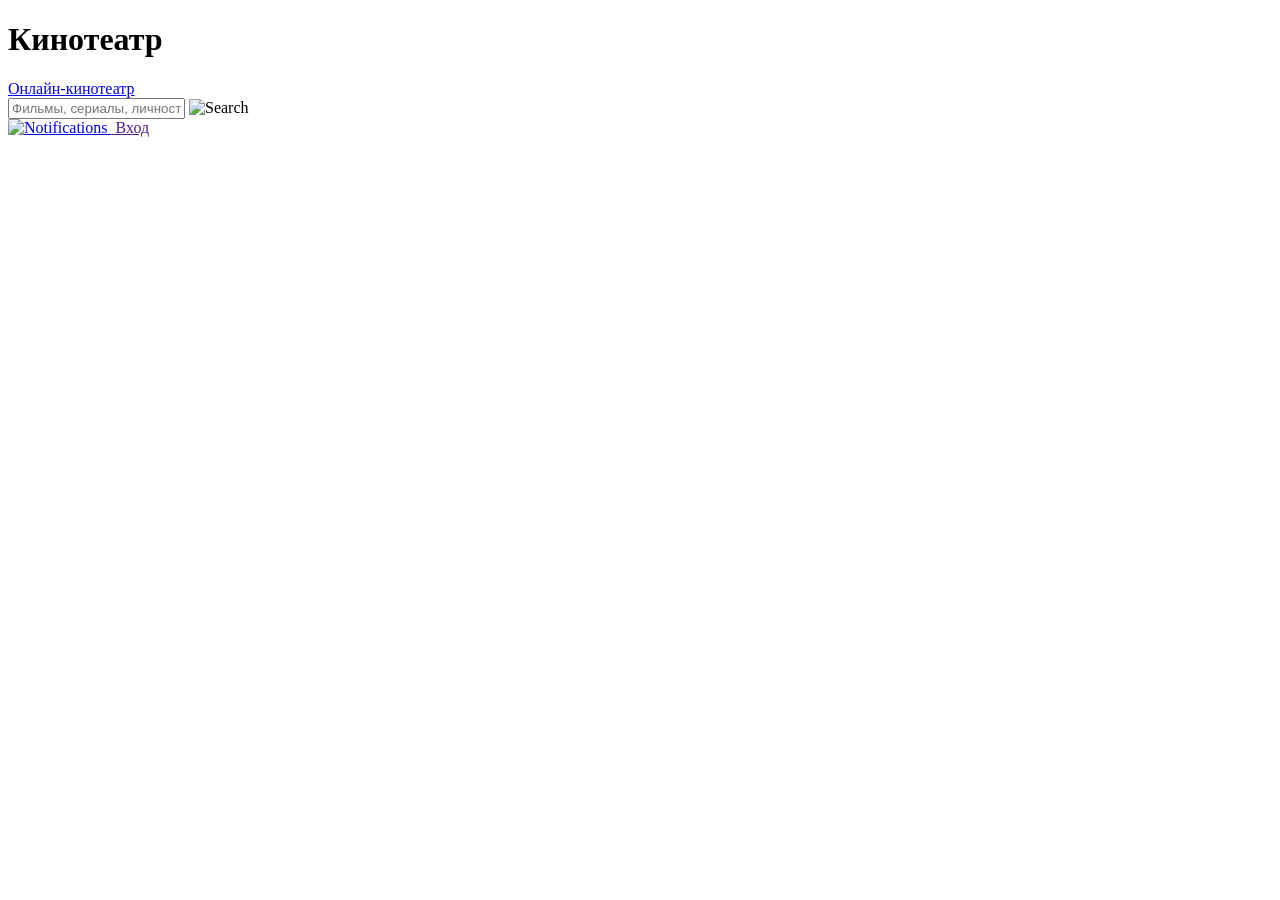
==== index.html @ 52af9ded "first commit" ====
<!DOCTYPE html>
<html lang="ru">
<head>
    <meta charset="UTF-8">
    <meta name="viewport" content="width=device-width, initial-scale=1.0">
    <title>Кинотеатр</title>
    <link rel="stylesheet" href="style.css">
</head>
<body>
    <header>
        <div class="headerLeft">
            <h1>Кинотеатр</h1>
            <a href="#" class="kino"><img src="./img/mdi_play.png" alt="" class="playIcon">Онлайн-кинотеатр</a>
        </div>
        
        <div class="searchContainer">
            <input type="text" placeholder="Фильмы, сериалы, личности" class="searchInput">
            <img src="./img/material-symbols_search.png" alt="Search" class="searchIcon">
        </div>
        
        <div class="headerRight">
            <a href="#" class="notification">
                <img src="./img/mingcute_notification-line.png" alt="Notifications">
            </a>
            <a href="" class="vhod">
                <img src="./img/icon-park-outline_people.png" alt="">
                Вход
            </a>
        </div>
    </header>
</body>
</html>
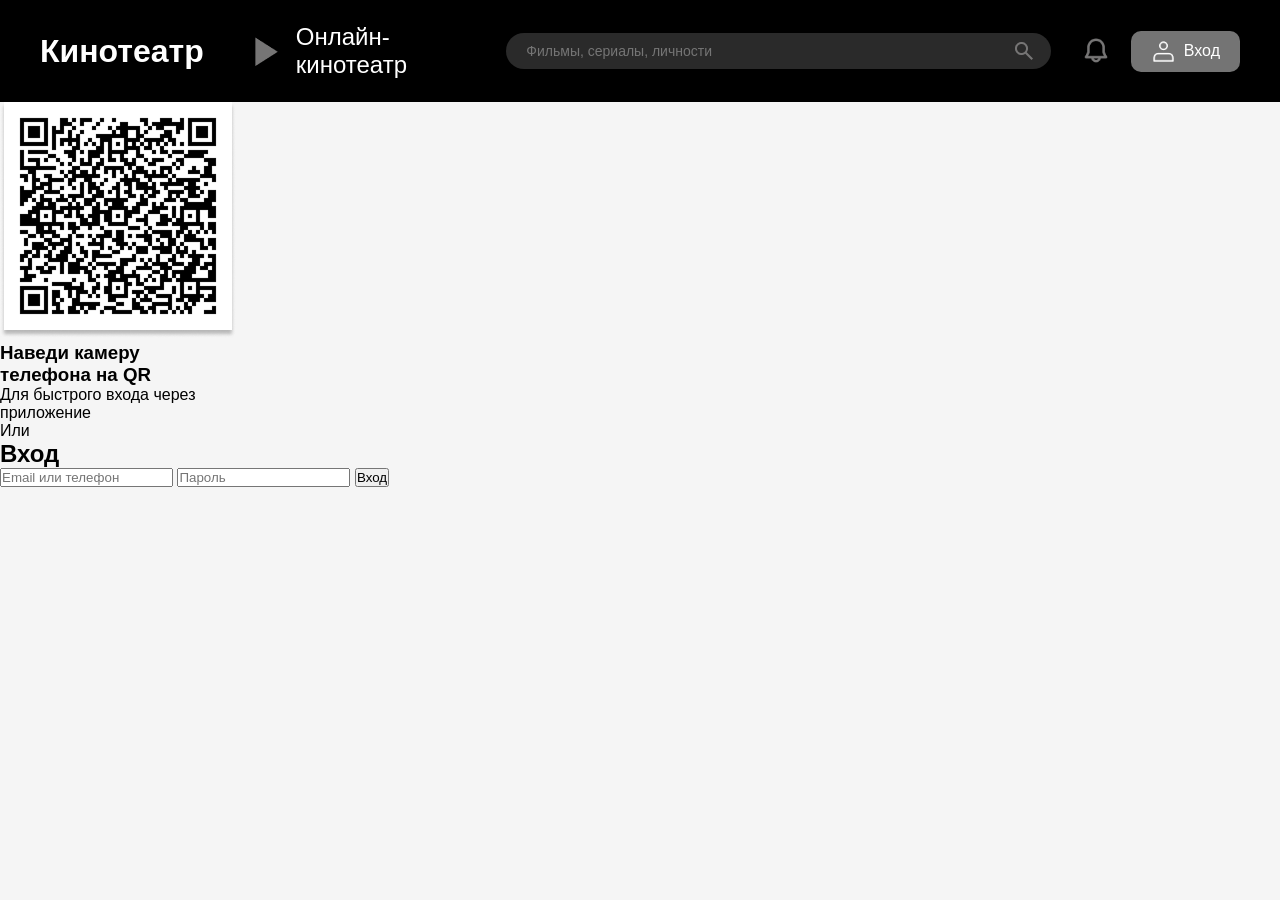
==== commit 4ea8d936: "Добавила вход по qr, и форму входа" ====
--- a/index.html
+++ b/index.html
@@ -28,5 +28,27 @@
             </a>
         </div>
     </header>
+    <section class="qrCode">
+    <div class="qrContainer">
+        <div class="qr">
+            <img src="./img/qr.png" alt="" class="qr">
+            <div class="qrText">
+                <h3>Наведи камеру<br>телефона на QR</h3>
+                <p>Для быстрого входа через<br>приложение</p>
+            </div>
+        </div>
+        
+        <div class="ili">
+            <span>Или</span>
+        </div>
+        
+        <div class="loginForm">
+            <h2 class="loginTitle">Вход</h2>
+            <input type="text" placeholder="Email или телефон" class="inputField">
+            <input type="password" placeholder="Пароль" class="inputField">
+            <button class="loginBtn">Вход</button>
+        </div>
+    </div>
+    </section>
 </body>
 </html>
--- a/style.css
+++ b/style.css
@@ -0,0 +1,361 @@
+body{
+    padding: 0%;
+    margin: 0%;
+    box-sizing: border-box;
+}
+header {
+    width: 100%;
+    height: auto;
+    display: flex;
+    align-items: center;
+    background-color: #000000;
+    padding: 15px 40px;
+    gap: 30px;
+}
+.headerLeft {
+    display: flex;
+    align-items: center;
+    gap: 15px;
+}
+h1 {
+    font-family: Arial, sans-serif;
+    font-size: 32px;
+    color: white;
+    font-weight: bold;
+}
+.kino {
+    display: flex;
+    align-items: center;
+    justify-content: center;
+    gap: 8px;
+    padding: 8px 20px;
+    color: rgb(255, 255, 255);
+    border-radius: 10px;
+    text-decoration: none;
+    font-family: Arial, sans-serif;
+    font-size: 24px;
+}
+.searchContainer {
+    width: 600px;
+    position: relative;
+    display: flex;
+    align-items: center;
+}
+.searchInput {
+    width: 100%;
+    padding: 10px 45px 10px 20px;
+    border: none;
+    border-radius: 25px;
+    background-color: #2a2a2a;
+    color: white;
+    font-family: Arial, sans-serif;
+    font-size: 14px;
+    outline: none;
+}
+.searchIcon {
+    position: absolute;
+    right: 15px;
+}
+.headerRight {
+    display: flex;
+    align-items: center;
+    gap: 20px;
+}
+.notification {
+    display: flex;
+    align-items: center;
+    justify-content: center;
+}
+.notification img {
+    width: 30px;
+    height: 30px;
+}
+.vhod {
+    display: flex;
+    align-items: center;
+    justify-content: center;
+    gap: 8px;
+    padding: 8px 20px;
+    color: rgb(255, 255, 255);
+    background-color: rgb(116, 116, 116);
+    border-radius: 10px;
+    text-decoration: none;
+    font-family: Arial, sans-serif;
+    font-size: 16px;
+}
+.vhod img {
+    width: 25px;
+}
+* {
+    margin: 0;
+    padding: 0;
+    box-sizing: border-box;
+    font-family: Arial, sans-serif;
+}
+
+body {
+    background: #f5f5f5;
+}
+
+.header {
+    display: flex;
+    justify-content: space-between;
+    padding: 15px 30px;
+    background: #1e1e1e;
+    color: white;
+}
+
+.header input {
+    width: 300px;
+    padding: 8px;
+}
+
+.sidebar {
+    position: fixed;
+    top: 60px;
+    left: 0;
+    width: 200px;
+    background: #2b2b2b;
+    height: 100%;
+    color: white;
+}
+
+.sidebar ul {
+    list-style: none;
+    padding: 20px;
+}
+
+.sidebar li {
+    margin: 15px 0;
+}
+
+/* MAIN */
+.container {
+    margin-left: 220px;
+    padding: 20px;
+}
+
+/* BANNER */
+.banner {
+    height: 250px;
+    background: url('../img/banner.jpg') center/cover no-repeat;
+    border-radius: 10px;
+    display: flex;
+    align-items: center;
+    padding: 20px;
+    color: white;
+}
+
+.banner button {
+    margin-top: 10px;
+    padding: 10px 15px;
+}
+
+/* TREND */
+.trending h2 {
+    margin: 20px 0;
+}
+
+.cards {
+    display: flex;
+    gap: 15px;
+}
+
+.card {
+    width: 180px;
+}
+
+.card img {
+    width: 100%;
+    border-radius: 8px;
+}
+
+.more {
+    margin-top: 15px;
+    padding: 10px;
+}
+
+/* FOOTER */
+.footer {
+    margin-left: 220px;
+    display: flex;
+    justify-content: space-around;
+    padding: 30px;
+    background: #ddd;
+}
+
+.footer-column h3 {
+    margin-bottom: 10px;
+}
+.banner {
+    height: 260px;
+    background: url('../img/Konec.png') center/cover no-repeat;
+    border-radius: 12px;
+    display: flex;
+    align-items: center;
+    padding: 25px;
+    color: white;
+    position: relative;
+}
+
+.banner::after {
+    content: "";
+    position: absolute;
+    inset: 0;
+    background: rgba(0,0,0,0.4);
+    border-radius: 12px;
+}
+.banner-text {
+    position: relative;
+    z-index: 2;
+    max-width: 500px;
+}
+.cards {
+    display: flex;
+    gap: 20px;
+}
+
+.card {
+    width: 180px;
+    transition: 0.3s;
+    cursor: pointer;
+}
+
+.card:hover {
+    transform: translateY(-5px);
+}
+
+.card h3 {
+    font-size: 14px;
+    margin-top: 8px;
+}
+
+.card p {
+    font-size: 12px;
+    color: gray;
+}
+.header {
+    display: flex;
+    justify-content: space-between;
+    align-items: center;
+    padding: 15px 30px;
+    background: #1f1f1f;
+    color: white;
+}
+
+.header-left {
+    display: flex;
+    align-items: center;
+    gap: 10px;
+}
+
+.logo {
+    font-weight: bold;
+    font-size: 20px;
+}
+
+.online {
+    color: gray;
+    font-size: 14px;
+}
+
+.search input {
+    width: 350px;
+    padding: 8px 12px;
+    border-radius: 20px;
+    border: none;
+}
+
+.header-right {
+    display: flex;
+    align-items: center;
+    gap: 10px;
+}
+
+.avatar {
+    width: 30px;
+    height: 30px;
+    background: #ccc;
+    border-radius: 50%;
+}
+.sidebar {
+    position: fixed;
+    top: 70px;
+    left: 0;
+    width: 220px;
+    height: 100%;
+    background: #2b2b2b;
+    color: white;
+    padding-top: 20px;
+}
+
+.sidebar li {
+    margin: 15px 20px;
+    cursor: pointer;
+    color: #ccc;
+}
+
+.sidebar li:hover {
+    color: white;
+}
+.banner {
+    height: 260px;
+    border-radius: 12px;
+    display: flex;
+    align-items: center;
+    padding: 25px;
+    color: white;
+
+    background:
+        linear-gradient(to right, rgba(0,0,0,0.8) 20%, rgba(0,0,0,0.4) 50%, rgba(0,0,0,0) 80%),
+        url('../img/Konec.png') center/cover no-repeat;
+}
+.banner-text h1 {
+    font-size: 26px;
+    margin-bottom: 10px;
+}
+
+.banner-text p {
+    font-size: 14px;
+    max-width: 400px;
+    color: #ddd;
+}
+
+.banner button {
+    margin-top: 15px;
+    padding: 10px 18px;
+    border: none;
+    border-radius: 6px;
+    background: black;
+    color: white;
+    cursor: pointer;
+}
+.footer {
+    margin-left: 220px;
+    background: #eaeaea;
+    padding: 40px 30px;
+}
+
+.footer-grid {
+    display: flex;
+    justify-content: space-between;
+}
+
+.footer h3 {
+    margin-bottom: 10px;
+}
+
+.footer p {
+    font-size: 14px;
+    color: #555;
+    margin: 5px 0;
+}
+
+.chat-btn {
+    margin-top: 10px;
+    padding: 10px 15px;
+    border: none;
+    background: #ccc;
+    border-radius: 6px;
+    cursor: pointer;
+}
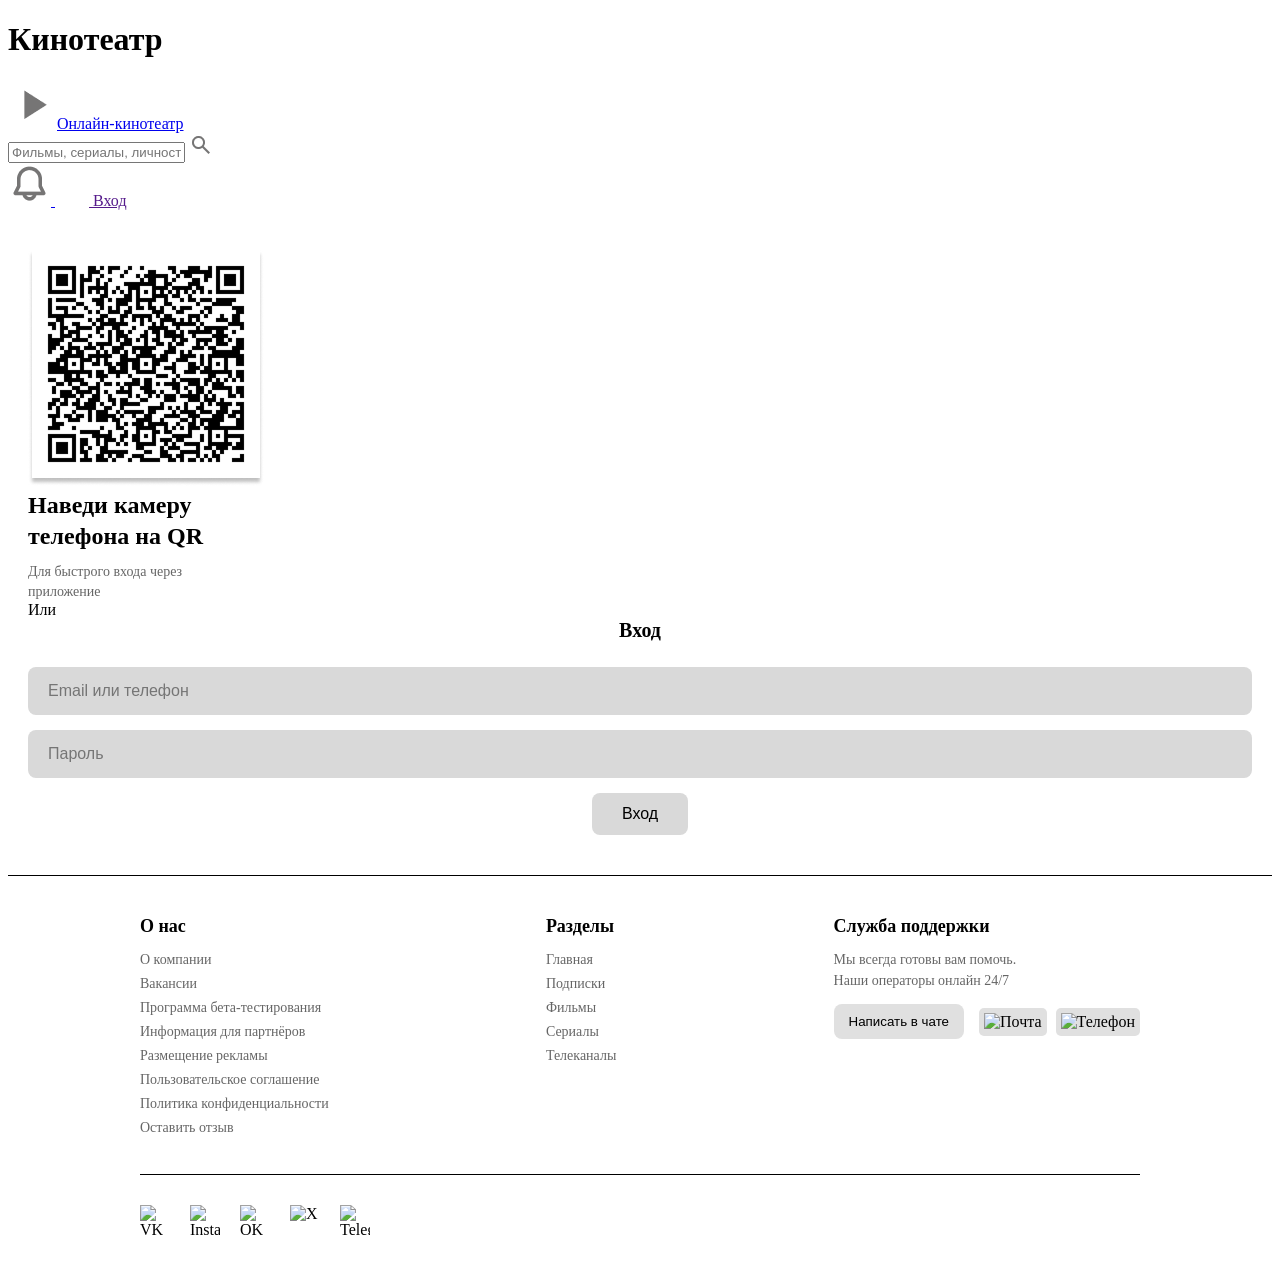
==== commit b9ae6e7d: "edit style, add footer in index page" ====
--- a/index.html
+++ b/index.html
@@ -12,15 +12,16 @@
             <h1>Кинотеатр</h1>
             <a href="#" class="kino"><img src="./img/mdi_play.png" alt="" class="playIcon">Онлайн-кинотеатр</a>
         </div>
-        
+
         <div class="searchContainer">
             <input type="text" placeholder="Фильмы, сериалы, личности" class="searchInput">
-            <img src="./img/material-symbols_search.png" alt="Search" class="searchIcon">
+
+            <img src="./img/material-symbols_search.png" alt="" class="searchIcon">
         </div>
         
         <div class="headerRight">
             <a href="#" class="notification">
-                <img src="./img/mingcute_notification-line.png" alt="Notifications">
+                <img src="./img/mingcute_notification-line.png" alt="">
             </a>
             <a href="" class="vhod">
                 <img src="./img/icon-park-outline_people.png" alt="">
@@ -50,5 +51,57 @@
         </div>
     </div>
     </section>
+    <footer class="footer">
+        <div class="footerContent">
+            
+            <div class="footerGrid">
+                
+                <div class="footerCol">
+                    <h3>О нас</h3>
+                    <a href="#">О компании</a>
+                    <a href="#">Вакансии</a>
+                    <a href="#">Программа бета-тестирования</a>
+                    <a href="#">Информация для партнёров</a>
+                    <a href="#">Размещение рекламы</a>
+                    <a href="#">Пользовательское соглашение</a>
+                    <a href="#">Политика конфиденциальности</a>
+                    <a href="#">Оставить отзыв</a>
+                </div>
+
+                <div class="footerCol">
+                    <h3>Разделы</h3>
+                    <a href="#">Главная</a>
+                    <a href="#">Подписки</a>
+                    <a href="#">Фильмы</a>
+                    <a href="#">Сериалы</a>
+                    <a href="#">Телеканалы</a>
+                </div>
+
+                <div class="footerCol">
+                    <h3>Служба поддержки</h3>
+                    <p class="supportText">Мы всегда готовы вам помочь.</p>
+                    <p class="supportText">Наши операторы онлайн 24/7</p>
+                    
+                    <div class="supportButtons">
+                        <button class="chatBtn">Написать в чате</button>
+                        <div class="iconBox">
+                            <img src="./img/mail.png" alt="Почта">
+                            <img src="./img/phone.png" alt="Телефон">
+                        </div>
+                    </div>
+                </div>
+
+            </div>
+
+            <div class="socialRow">
+                <img src="./img/vk.png" alt="VK">
+                <img src="./img/instagram.png" alt="Instagram">
+                <img src="./img/ok.png" alt="OK">
+                <img src="./img/x.png" alt="X">
+                <img src="./img/telegram.png" alt="Telegram">
+            </div>
+
+        </div>
+    </footer>
 </body>
 </html>
--- a/style.css
+++ b/style.css
@@ -1,361 +1,179 @@
-body{
-    padding: 0%;
-    margin: 0%;
-    box-sizing: border-box;
+.qrCode {
+    padding: 40px 20px;
+    background-color: #fff;
 }
-header {
-    width: 100%;
-    height: auto;
-    display: flex;
-    align-items: center;
-    background-color: #000000;
-    padding: 15px 40px;
-    gap: 30px;
-}
-.headerLeft {
-    display: flex;
-    align-items: center;
-    gap: 15px;
-}
-h1 {
-    font-family: Arial, sans-serif;
-    font-size: 32px;
-    color: white;
-    font-weight: bold;
-}
-.kino {
+
+.loginContainer {
+    max-width: 900px;
+    margin: 0 auto;
     display: flex;
     align-items: center;
     justify-content: center;
-    gap: 8px;
-    padding: 8px 20px;
-    color: rgb(255, 255, 255);
-    border-radius: 10px;
-    text-decoration: none;
-    font-family: Arial, sans-serif;
-    font-size: 24px;
+    gap: 40px;
 }
-.searchContainer {
-    width: 600px;
-    position: relative;
-    display: flex;
-    align-items: center;
-}
-.searchInput {
-    width: 100%;
-    padding: 10px 45px 10px 20px;
-    border: none;
-    border-radius: 25px;
-    background-color: #2a2a2a;
-    color: white;
-    font-family: Arial, sans-serif;
-    font-size: 14px;
-    outline: none;
-}
-.searchIcon {
-    position: absolute;
-    right: 15px;
-}
-.headerRight {
+
+.qrLeft {
     display: flex;
     align-items: center;
     gap: 20px;
 }
-.notification {
+
+.qrImage {
+    width: 150px;
+    height: 150px;
+}
+
+.qrText h3 {
+    font-size: 24px;
+    margin: 0 0 10px 0;
+    color: #000;
+    line-height: 1.3;
+}
+
+.qrText p {
+    font-size: 14px;
+    color: #666;
+    margin: 0;
+    line-height: 1.4;
+}
+
+.divider {
+    position: relative;
     display: flex;
     align-items: center;
-    justify-content: center;
-}
-.notification img {
-    width: 30px;
-    height: 30px;
-}
-.vhod {
-    display: flex;
-    align-items: center;
-    justify-content: center;
-    gap: 8px;
-    padding: 8px 20px;
-    color: rgb(255, 255, 255);
-    background-color: rgb(116, 116, 116);
-    border-radius: 10px;
-    text-decoration: none;
-    font-family: Arial, sans-serif;
-    font-size: 16px;
-}
-.vhod img {
-    width: 25px;
-}
-* {
-    margin: 0;
-    padding: 0;
-    box-sizing: border-box;
-    font-family: Arial, sans-serif;
+    height: 200px;
 }
 
-body {
-    background: #f5f5f5;
+.divider::before {
+    content: '';
+    position: absolute;
+    left: 50%;
+    top: 0;
+    bottom: 0;
+    width: 1px;
+    background-color: #999;
 }
 
-.header {
+.divider span {
+    background-color: #fff;
+    padding: 0 10px;
+    color: #000;
+    font-size: 16px;
+    z-index: 1;
+}
+
+.loginForm {
+    display: flex;
+    flex-direction: column;
+    gap: 15px;
+    min-width: 300px;
+}
+
+.loginTitle {
+    font-size: 20px;
+    margin: 0 0 10px 0;
+    text-align: center;
+    color: #000;
+}
+
+.inputField {
+    padding: 15px 20px;
+    border: none;
+    border-radius: 8px;
+    background-color: #d9d9d9;
+    font-size: 16px;
+    font-family: Arial, sans-serif;
+    outline: none;
+}
+
+.loginBtn {
+    padding: 12px 30px;
+    border: none;
+    border-radius: 8px;
+    background-color: #d9d9d9;
+    color: #000;
+    font-size: 16px;
+    font-family: Arial, sans-serif;
+    cursor: pointer;
+    align-self: center;
+}
+
+.footer {
+    background-color: #fff;
+    padding: 40px;
+    border-top: 1px solid #000;
+}
+
+.footerContent {
+    max-width: 1000px;
+    margin: 0 auto;
+}
+
+.footerGrid {
     display: flex;
     justify-content: space-between;
-    padding: 15px 30px;
-    background: #1e1e1e;
-    color: white;
+    padding-bottom: 30px;
+    border-bottom: 1px solid #000;
+    margin-bottom: 30px;
 }
 
-.header input {
-    width: 300px;
-    padding: 8px;
+.footerCol h3 {
+    font-size: 18px;
+    font-weight: bold;
+    margin-bottom: 15px;
+    margin-top: 0;
 }
 
-.sidebar {
-    position: fixed;
-    top: 60px;
-    left: 0;
-    width: 200px;
-    background: #2b2b2b;
-    height: 100%;
-    color: white;
+.footerCol a {
+    display: block;
+    text-decoration: none;
+    color: #666;
+    font-size: 14px;
+    margin-bottom: 8px;
 }
 
-.sidebar ul {
-    list-style: none;
-    padding: 20px;
+.footerCol a:hover {
+    color: #000;
 }
 
-.sidebar li {
-    margin: 15px 0;
+.supportText {
+    font-size: 14px;
+    color: #666;
+    margin: 5px 0;
 }
 
-/* MAIN */
-.container {
-    margin-left: 220px;
-    padding: 20px;
+.supportButtons {
+    display: flex;
+    gap: 10px;
+    margin-top: 15px;
+    align-items: center;
 }
 
-/* BANNER */
-.banner {
-    height: 250px;
-    background: url('../img/banner.jpg') center/cover no-repeat;
-    border-radius: 10px;
-    display: flex;
-    align-items: center;
-    padding: 20px;
-    color: white;
+.chatBtn {
+    background-color: #e0e0e0;
+    border: none;
+    padding: 10px 15px;
+    border-radius: 8px;
+    cursor: pointer;
 }
 
-.banner button {
-    margin-top: 10px;
-    padding: 10px 15px;
+.iconBox img {
+    width: 20px;
+    height: 20px;
+    margin-left: 5px;
+    cursor: pointer;
+    background: #e0e0e0;
+    padding: 5px;
+    border-radius: 5px;
 }
 
-/* TREND */
-.trending h2 {
-    margin: 20px 0;
-}
-
-.cards {
-    display: flex;
-    gap: 15px;
-}
-
-.card {
-    width: 180px;
-}
-
-.card img {
-    width: 100%;
-    border-radius: 8px;
-}
-
-.more {
-    margin-top: 15px;
-    padding: 10px;
-}
-
-/* FOOTER */
-.footer {
-    margin-left: 220px;
-    display: flex;
-    justify-content: space-around;
-    padding: 30px;
-    background: #ddd;
-}
-
-.footer-column h3 {
-    margin-bottom: 10px;
-}
-.banner {
-    height: 260px;
-    background: url('../img/Konec.png') center/cover no-repeat;
-    border-radius: 12px;
-    display: flex;
-    align-items: center;
-    padding: 25px;
-    color: white;
-    position: relative;
-}
-
-.banner::after {
-    content: "";
-    position: absolute;
-    inset: 0;
-    background: rgba(0,0,0,0.4);
-    border-radius: 12px;
-}
-.banner-text {
-    position: relative;
-    z-index: 2;
-    max-width: 500px;
-}
-.cards {
+.socialRow {
     display: flex;
     gap: 20px;
 }
 
-.card {
-    width: 180px;
-    transition: 0.3s;
-    cursor: pointer;
-}
-
-.card:hover {
-    transform: translateY(-5px);
-}
-
-.card h3 {
-    font-size: 14px;
-    margin-top: 8px;
-}
-
-.card p {
-    font-size: 12px;
-    color: gray;
-}
-.header {
-    display: flex;
-    justify-content: space-between;
-    align-items: center;
-    padding: 15px 30px;
-    background: #1f1f1f;
-    color: white;
-}
-
-.header-left {
-    display: flex;
-    align-items: center;
-    gap: 10px;
-}
-
-.logo {
-    font-weight: bold;
-    font-size: 20px;
-}
-
-.online {
-    color: gray;
-    font-size: 14px;
-}
-
-.search input {
-    width: 350px;
-    padding: 8px 12px;
-    border-radius: 20px;
-    border: none;
-}
-
-.header-right {
-    display: flex;
-    align-items: center;
-    gap: 10px;
-}
-
-.avatar {
+.socialRow img {
     width: 30px;
     height: 30px;
-    background: #ccc;
-    border-radius: 50%;
-}
-.sidebar {
-    position: fixed;
-    top: 70px;
-    left: 0;
-    width: 220px;
-    height: 100%;
-    background: #2b2b2b;
-    color: white;
-    padding-top: 20px;
-}
-
-.sidebar li {
-    margin: 15px 20px;
-    cursor: pointer;
-    color: #ccc;
-}
-
-.sidebar li:hover {
-    color: white;
-}
-.banner {
-    height: 260px;
-    border-radius: 12px;
-    display: flex;
-    align-items: center;
-    padding: 25px;
-    color: white;
-
-    background:
-        linear-gradient(to right, rgba(0,0,0,0.8) 20%, rgba(0,0,0,0.4) 50%, rgba(0,0,0,0) 80%),
-        url('../img/Konec.png') center/cover no-repeat;
-}
-.banner-text h1 {
-    font-size: 26px;
-    margin-bottom: 10px;
-}
-
-.banner-text p {
-    font-size: 14px;
-    max-width: 400px;
-    color: #ddd;
-}
-
-.banner button {
-    margin-top: 15px;
-    padding: 10px 18px;
-    border: none;
-    border-radius: 6px;
-    background: black;
-    color: white;
-    cursor: pointer;
-}
-.footer {
-    margin-left: 220px;
-    background: #eaeaea;
-    padding: 40px 30px;
-}
-
-.footer-grid {
-    display: flex;
-    justify-content: space-between;
-}
-
-.footer h3 {
-    margin-bottom: 10px;
-}
-
-.footer p {
-    font-size: 14px;
-    color: #555;
-    margin: 5px 0;
-}
-
-.chat-btn {
-    margin-top: 10px;
-    padding: 10px 15px;
-    border: none;
-    background: #ccc;
-    border-radius: 6px;
     cursor: pointer;
 }
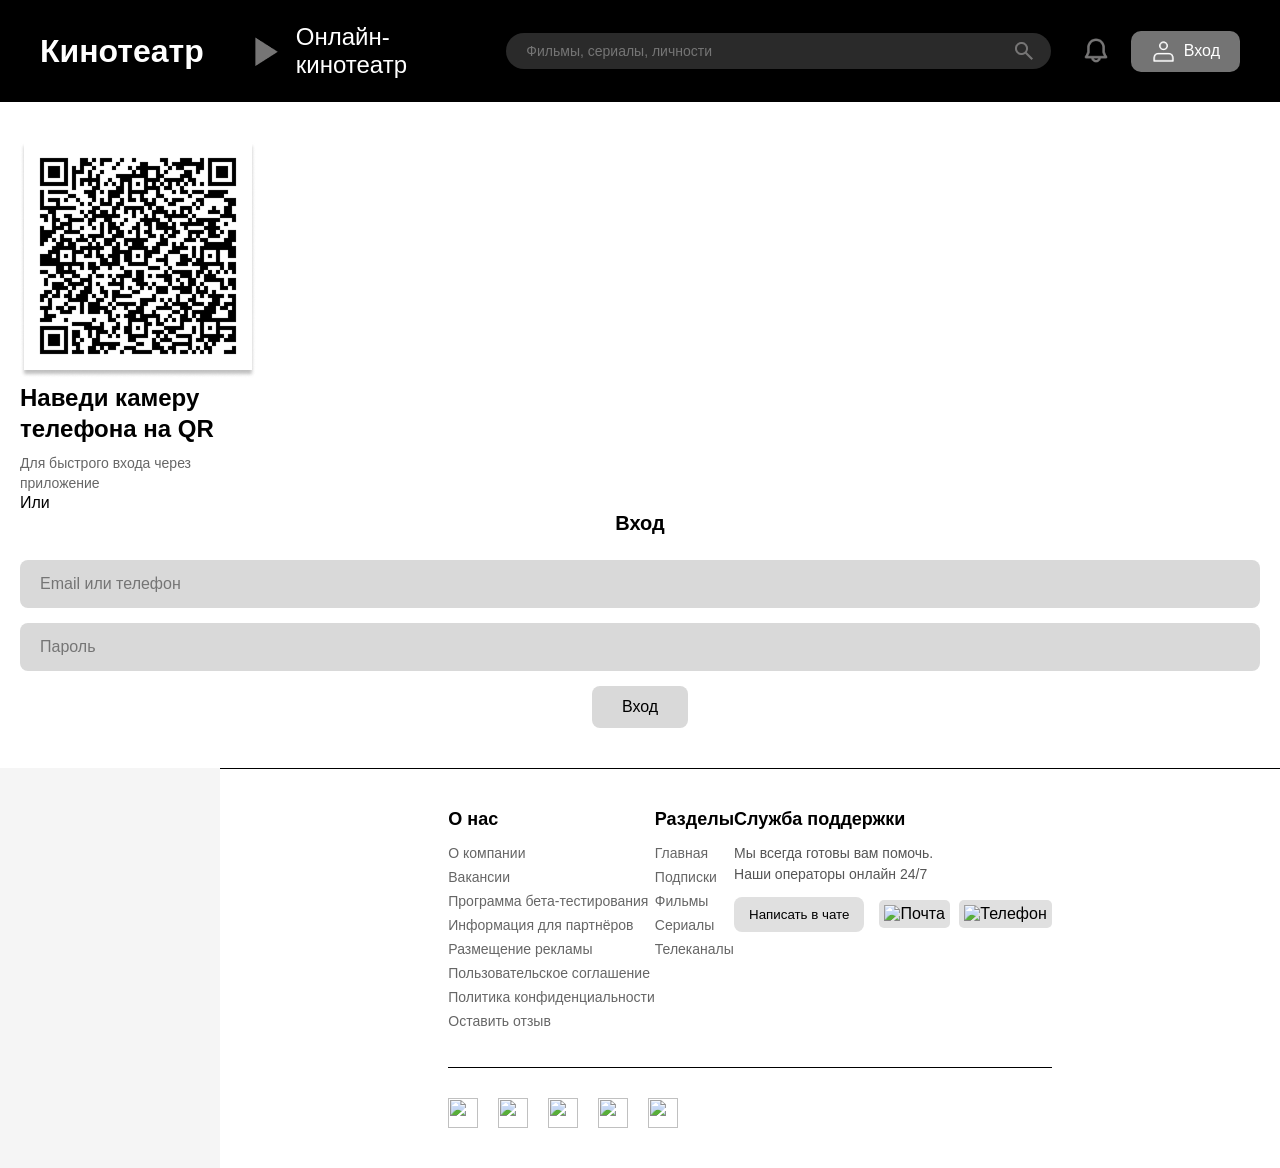
==== commit 9b703223: "edit index, class socialRow" ====
--- a/index.html
+++ b/index.html
@@ -18,7 +18,7 @@
 
             <img src="./img/material-symbols_search.png" alt="" class="searchIcon">
         </div>
-        
+
         <div class="headerRight">
             <a href="#" class="notification">
                 <img src="./img/mingcute_notification-line.png" alt="">
@@ -94,11 +94,11 @@
             </div>
 
             <div class="socialRow">
-                <img src="./img/vk.png" alt="VK">
-                <img src="./img/instagram.png" alt="Instagram">
-                <img src="./img/ok.png" alt="OK">
-                <img src="./img/x.png" alt="X">
-                <img src="./img/telegram.png" alt="Telegram">
+                <img src="./img/vk.png" alt="">
+                <img src="./img/instagram.png" alt="">
+                <img src="./img/ok.png" alt="">
+                <img src="./img/x.png" alt="">
+                <img src="./img/telegram.png" alt="">
             </div>
 
         </div>
--- a/style.css
+++ b/style.css
@@ -1,3 +1,365 @@
+body{
+    padding: 0%;
+    margin: 0%;
+    box-sizing: border-box;
+}
+header {
+    width: 100%;
+    height: auto;
+    display: flex;
+    align-items: center;
+    background-color: #000000;
+    padding: 15px 40px;
+    gap: 30px;
+}
+.headerLeft {
+    display: flex;
+    align-items: center;
+    gap: 15px;
+}
+h1 {
+    font-family: Arial, sans-serif;
+    font-size: 32px;
+    color: white;
+    font-weight: bold;
+}
+.kino {
+    display: flex;
+    align-items: center;
+    justify-content: center;
+    gap: 8px;
+    padding: 8px 20px;
+    color: rgb(255, 255, 255);
+    border-radius: 10px;
+    text-decoration: none;
+    font-family: Arial, sans-serif;
+    font-size: 24px;
+}
+.searchContainer {
+    width: 600px;
+    position: relative;
+    display: flex;
+    align-items: center;
+}
+.searchInput {
+    width: 100%;
+    padding: 10px 45px 10px 20px;
+    border: none;
+    border-radius: 25px;
+    background-color: #2a2a2a;
+    color: white;
+    font-family: Arial, sans-serif;
+    font-size: 14px;
+    outline: none;
+}
+.searchIcon {
+    position: absolute;
+    right: 15px;
+}
+.headerRight {
+    display: flex;
+    align-items: center;
+    gap: 20px;
+}
+.notification {
+    display: flex;
+    align-items: center;
+    justify-content: center;
+}
+.notification img {
+    width: 30px;
+    height: 30px;
+}
+.vhod {
+    display: flex;
+    align-items: center;
+    justify-content: center;
+    gap: 8px;
+    padding: 8px 20px;
+    color: rgb(255, 255, 255);
+    background-color: rgb(116, 116, 116);
+    border-radius: 10px;
+    text-decoration: none;
+    font-family: Arial, sans-serif;
+    font-size: 16px;
+}
+.vhod img {
+    width: 25px;
+}
+* {
+    margin: 0;
+    padding: 0;
+    box-sizing: border-box;
+    font-family: Arial, sans-serif;
+}
+
+body {
+    background: #f5f5f5;
+}
+
+.header {
+    display: flex;
+    justify-content: space-between;
+    padding: 15px 30px;
+    background: #1e1e1e;
+    color: white;
+}
+
+.header input {
+    width: 300px;
+    padding: 8px;
+}
+
+.sidebar {
+    position: fixed;
+    top: 60px;
+    left: 0;
+    width: 200px;
+    background: #2b2b2b;
+    height: 100%;
+    color: white;
+}
+
+.sidebar ul {
+    list-style: none;
+    padding: 20px;
+}
+
+.sidebar li {
+    margin: 15px 0;
+}
+
+/* MAIN */
+.container {
+    margin-left: 220px;
+    padding: 20px;
+}
+
+/* BANNER */
+.banner {
+    height: 250px;
+    background: url('../img/banner.jpg') center/cover no-repeat;
+    border-radius: 10px;
+    display: flex;
+    align-items: center;
+    padding: 20px;
+    color: white;
+}
+
+.banner button {
+    margin-top: 10px;
+    padding: 10px 15px;
+}
+
+/* TREND */
+.trending h2 {
+    margin: 20px 0;
+}
+
+.cards {
+    display: flex;
+    gap: 15px;
+}
+
+.card {
+    width: 180px;
+}
+
+.card img {
+    width: 100%;
+    border-radius: 8px;
+}
+
+.more {
+    margin-top: 15px;
+    padding: 10px;
+}
+
+/* FOOTER */
+.footer {
+    margin-left: 220px;
+    display: flex;
+    justify-content: space-around;
+    padding: 30px;
+    background: #ddd;
+}
+
+.footer-column h3 {
+    margin-bottom: 10px;
+}
+.banner {
+    height: 260px;
+    background: url('../img/Konec.png') center/cover no-repeat;
+    border-radius: 12px;
+    display: flex;
+    align-items: center;
+    padding: 25px;
+    color: white;
+    position: relative;
+}
+
+.banner::after {
+    content: "";
+    position: absolute;
+    inset: 0;
+    background: rgba(0,0,0,0.4);
+    border-radius: 12px;
+}
+.banner-text {
+    position: relative;
+    z-index: 2;
+    max-width: 500px;
+}
+.cards {
+    display: flex;
+    gap: 20px;
+}
+
+.card {
+    width: 180px;
+    transition: 0.3s;
+    cursor: pointer;
+}
+
+.card:hover {
+    transform: translateY(-5px);
+}
+
+.card h3 {
+    font-size: 14px;
+    margin-top: 8px;
+}
+
+.card p {
+    font-size: 12px;
+    color: gray;
+}
+.header {
+    display: flex;
+    justify-content: space-between;
+    align-items: center;
+    padding: 15px 30px;
+    background: #1f1f1f;
+    color: white;
+}
+
+.header-left {
+    display: flex;
+    align-items: center;
+    gap: 10px;
+}
+
+.logo {
+    font-weight: bold;
+    font-size: 20px;
+}
+
+.online {
+    color: gray;
+    font-size: 14px;
+}
+
+.search input {
+    width: 350px;
+    padding: 8px 12px;
+    border-radius: 20px;
+    border: none;
+}
+
+.header-right {
+    display: flex;
+    align-items: center;
+    gap: 10px;
+}
+
+.avatar {
+    width: 30px;
+    height: 30px;
+    background: #ccc;
+    border-radius: 50%;
+}
+.sidebar {
+    position: fixed;
+    top: 70px;
+    left: 0;
+    width: 220px;
+    height: 100%;
+    background: #2b2b2b;
+    color: white;
+    padding-top: 20px;
+}
+
+.sidebar li {
+    margin: 15px 20px;
+    cursor: pointer;
+    color: #ccc;
+}
+
+.sidebar li:hover {
+    color: white;
+}
+.banner {
+    height: 260px;
+    border-radius: 12px;
+    display: flex;
+    align-items: center;
+    padding: 25px;
+    color: white;
+
+    background:
+        linear-gradient(to right, rgba(0,0,0,0.8) 20%, rgba(0,0,0,0.4) 50%, rgba(0,0,0,0) 80%),
+        url('../img/Konec.png') center/cover no-repeat;
+}
+.banner-text h1 {
+    font-size: 26px;
+    margin-bottom: 10px;
+}
+
+.banner-text p {
+    font-size: 14px;
+    max-width: 400px;
+    color: #ddd;
+}
+
+.banner button {
+    margin-top: 15px;
+    padding: 10px 18px;
+    border: none;
+    border-radius: 6px;
+    background: black;
+    color: white;
+    cursor: pointer;
+}
+.footer {
+    margin-left: 220px;
+    background: #eaeaea;
+    padding: 40px 30px;
+}
+
+.footer-grid {
+    display: flex;
+    justify-content: space-between;
+}
+
+.footer h3 {
+    margin-bottom: 10px;
+}
+
+.footer p {
+    font-size: 14px;
+    color: #555;
+    margin: 5px 0;
+}
+
+.chat-btn {
+    margin-top: 10px;
+    padding: 10px 15px;
+    border: none;
+    background: #ccc;
+    border-radius: 6px;
+    cursor: pointer;
+}
+/* QR CODE SECTION */
 .qrCode {
     padding: 40px 20px;
     background-color: #fff;
@@ -98,6 +460,7 @@
     align-self: center;
 }
 
+/* FOOTER */
 .footer {
     background-color: #fff;
     padding: 40px;
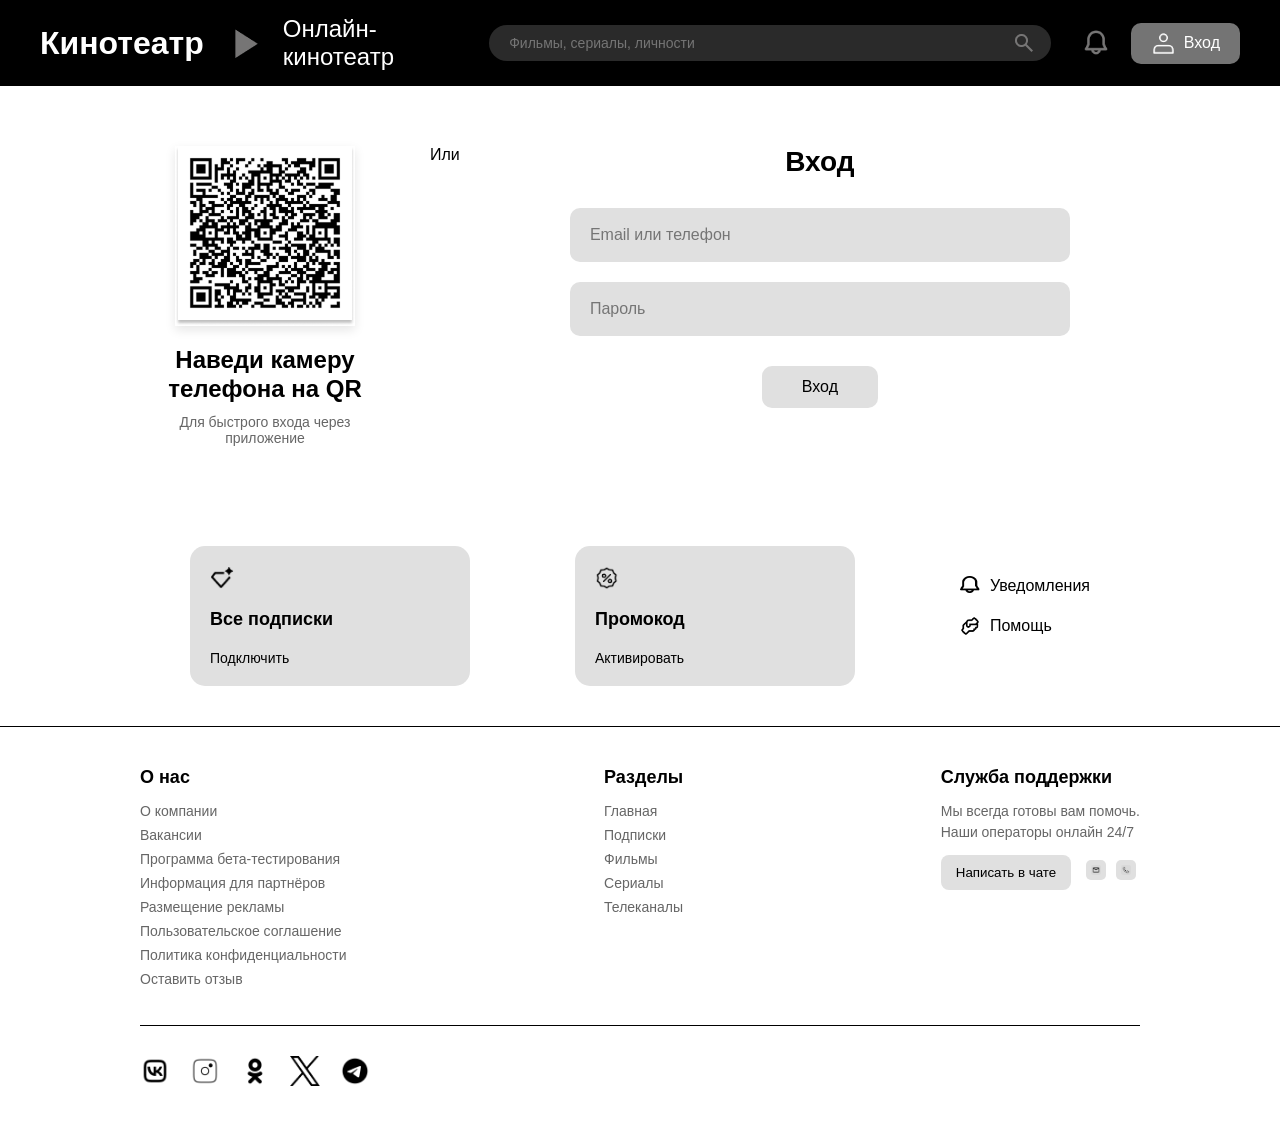
==== commit 24b1780c: "Added img, style corrected and added to index class promoSection" ====
--- a/index.html
+++ b/index.html
@@ -7,15 +7,16 @@
     <link rel="stylesheet" href="style.css">
 </head>
 <body>
+
     <header>
         <div class="headerLeft">
             <h1>Кинотеатр</h1>
-            <a href="#" class="kino"><img src="./img/mdi_play.png" alt="" class="playIcon">Онлайн-кинотеатр</a>
+            <img src="./img/mdi_play.png" alt="">
+            <a href="#" class="kino">Онлайн-кинотеатр</a>
         </div>
 
         <div class="searchContainer">
             <input type="text" placeholder="Фильмы, сериалы, личности" class="searchInput">
-
             <img src="./img/material-symbols_search.png" alt="" class="searchIcon">
         </div>
 
@@ -29,28 +30,61 @@
             </a>
         </div>
     </header>
+
     <section class="qrCode">
-    <div class="qrContainer">
-        <div class="qr">
-            <img src="./img/qr.png" alt="" class="qr">
-            <div class="qrText">
-                <h3>Наведи камеру<br>телефона на QR</h3>
-                <p>Для быстрого входа через<br>приложение</p>
+        <div class="loginContainer">
+            
+            <div class="qrLeft">
+                <img src="./img/qr.png" alt="QR Code" class="qrImage">
+                <div class="qrText">
+                    <h3>Наведи камеру<br>телефона на QR</h3>
+                    <p>Для быстрого входа через<br>приложение</p>
+                </div>
             </div>
+            
+            <div class="ili">
+                Или
+            </div>
+            
+            <div class="loginForm">
+                <h2 class="loginTitle">Вход</h2>
+                <input type="text" placeholder="Email или телефон" class="inputField">
+                <input type="password" placeholder="Пароль" class="inputField">
+                <button class="loginBtn">Вход</button>
+            </div>
+
         </div>
-        
-        <div class="ili">
-            <span>Или</span>
+    </section>
+
+    <section class="promoSection">
+        <div class="promoContainer">
+            
+            <div class="promoBlock">
+                <img src="./img/ri_diamond-line.png" alt="Sub" class="promoIcon">
+                <h3 class="promoTitle">Все подписки</h3>
+                <button class="promoAction">Подключить</button>
+            </div>
+
+            <div class="promoBlock">
+                <img src="./img/lsicon_badge-promotion-outline.png" alt="Promo" class="promoIcon">
+                <h3 class="promoTitle">Промокод</h3>
+                <button class="promoAction">Активировать</button>
+            </div>
+
+            <div class="promoLinks">
+                <a href="#" class="linkItem">
+                    <img src="./img/Group.png" alt="Bell" class="linkIcon">
+                    Уведомления
+                </a>
+                <a href="#" class="linkItem">
+                    <img src="./img/mdi_help-outline.png" alt="Help" class="linkIcon">
+                    Помощь
+                </a>
+            </div>
+
         </div>
-        
-        <div class="loginForm">
-            <h2 class="loginTitle">Вход</h2>
-            <input type="text" placeholder="Email или телефон" class="inputField">
-            <input type="password" placeholder="Пароль" class="inputField">
-            <button class="loginBtn">Вход</button>
-        </div>
-    </div>
     </section>
+
     <footer class="footer">
         <div class="footerContent">
             
@@ -85,8 +119,8 @@
                     <div class="supportButtons">
                         <button class="chatBtn">Написать в чате</button>
                         <div class="iconBox">
-                            <img src="./img/mail.png" alt="Почта">
-                            <img src="./img/phone.png" alt="Телефон">
+                            <img src="./img/material-symbols_mail-outline.png" alt="Почта">
+                            <img src="./img/bi_telephone.png" alt="Телефон">
                         </div>
                     </div>
                 </div>
@@ -94,14 +128,15 @@
             </div>
 
             <div class="socialRow">
-                <img src="./img/vk.png" alt="">
-                <img src="./img/instagram.png" alt="">
-                <img src="./img/ok.png" alt="">
-                <img src="./img/x.png" alt="">
-                <img src="./img/telegram.png" alt="">
+                <img src="./img/vk.png" alt="VK">
+                <img src="./img/lets-icons_insta.png" alt="Instagram">
+                <img src="./img/bxl_ok-ru.png" alt="OK">
+                <img src="./img/Vector.png" alt="X">
+                <img src="./img/ic_baseline-telegram.png" alt="Telegram">
             </div>
 
         </div>
     </footer>
+
 </body>
 </html>
--- a/style.css
+++ b/style.css
@@ -1,466 +1,256 @@
-body{
-    padding: 0%;
-    margin: 0%;
-    box-sizing: border-box;
-}
-header {
-    width: 100%;
-    height: auto;
-    display: flex;
-    align-items: center;
-    background-color: #000000;
-    padding: 15px 40px;
-    gap: 30px;
-}
-.headerLeft {
-    display: flex;
-    align-items: center;
-    gap: 15px;
-}
-h1 {
-    font-family: Arial, sans-serif;
-    font-size: 32px;
-    color: white;
-    font-weight: bold;
-}
-.kino {
-    display: flex;
-    align-items: center;
-    justify-content: center;
-    gap: 8px;
-    padding: 8px 20px;
-    color: rgb(255, 255, 255);
-    border-radius: 10px;
-    text-decoration: none;
-    font-family: Arial, sans-serif;
-    font-size: 24px;
-}
-.searchContainer {
-    width: 600px;
-    position: relative;
-    display: flex;
-    align-items: center;
-}
-.searchInput {
-    width: 100%;
-    padding: 10px 45px 10px 20px;
-    border: none;
-    border-radius: 25px;
-    background-color: #2a2a2a;
-    color: white;
-    font-family: Arial, sans-serif;
-    font-size: 14px;
-    outline: none;
-}
-.searchIcon {
-    position: absolute;
-    right: 15px;
-}
-.headerRight {
-    display: flex;
-    align-items: center;
-    gap: 20px;
-}
-.notification {
-    display: flex;
-    align-items: center;
-    justify-content: center;
-}
-.notification img {
-    width: 30px;
-    height: 30px;
-}
-.vhod {
-    display: flex;
-    align-items: center;
-    justify-content: center;
-    gap: 8px;
-    padding: 8px 20px;
-    color: rgb(255, 255, 255);
-    background-color: rgb(116, 116, 116);
-    border-radius: 10px;
-    text-decoration: none;
-    font-family: Arial, sans-serif;
-    font-size: 16px;
-}
-.vhod img {
-    width: 25px;
-}
+/* ОБЩИЕ СТИЛИ */
 * {
     margin: 0;
     padding: 0;
     box-sizing: border-box;
+}
+
+body {
     font-family: Arial, sans-serif;
-}
-
-body {
-    background: #f5f5f5;
-}
-
-.header {
-    display: flex;
-    justify-content: space-between;
-    padding: 15px 30px;
-    background: #1e1e1e;
+    background-color: #f5f5f5;
+}
+
+/* ШАПКА */
+header {
+    width: 100%;
+    display: flex;
+    align-items: center;
+    background-color: #000000;
+    padding: 15px 40px;
+    gap: 30px;
+}
+
+.headerLeft {
+    display: flex;
+    align-items: center;
+    gap: 15px;
+}
+
+h1 {
+    font-size: 32px;
     color: white;
-}
-
-.header input {
-    width: 300px;
-    padding: 8px;
-}
-
-.sidebar {
-    position: fixed;
-    top: 60px;
-    left: 0;
-    width: 200px;
-    background: #2b2b2b;
-    height: 100%;
+    font-weight: bold;
+}
+
+.kino {
     color: white;
-}
-
-.sidebar ul {
-    list-style: none;
-    padding: 20px;
-}
-
-.sidebar li {
-    margin: 15px 0;
-}
-
-/* MAIN */
-.container {
-    margin-left: 220px;
-    padding: 20px;
-}
-
-/* BANNER */
-.banner {
-    height: 250px;
-    background: url('../img/banner.jpg') center/cover no-repeat;
-    border-radius: 10px;
-    display: flex;
-    align-items: center;
-    padding: 20px;
+    text-decoration: none;
+    font-size: 24px;
+}
+
+.searchContainer {
+    width: 600px;
+    position: relative;
+    display: flex;
+    align-items: center;
+}
+
+.searchInput {
+    width: 100%;
+    padding: 10px 45px 10px 20px;
+    border: none;
+    border-radius: 25px;
+    background-color: #2a2a2a;
     color: white;
-}
-
-.banner button {
-    margin-top: 10px;
-    padding: 10px 15px;
-}
-
-/* TREND */
-.trending h2 {
-    margin: 20px 0;
-}
-
-.cards {
-    display: flex;
-    gap: 15px;
-}
-
-.card {
-    width: 180px;
-}
-
-.card img {
-    width: 100%;
-    border-radius: 8px;
-}
-
-.more {
-    margin-top: 15px;
-    padding: 10px;
-}
-
-/* FOOTER */
-.footer {
-    margin-left: 220px;
-    display: flex;
-    justify-content: space-around;
-    padding: 30px;
-    background: #ddd;
-}
-
-.footer-column h3 {
-    margin-bottom: 10px;
-}
-.banner {
-    height: 260px;
-    background: url('../img/Konec.png') center/cover no-repeat;
-    border-radius: 12px;
-    display: flex;
-    align-items: center;
-    padding: 25px;
-    color: white;
-    position: relative;
-}
-
-.banner::after {
-    content: "";
+    font-size: 14px;
+    outline: none;
+}
+
+.searchIcon {
     position: absolute;
-    inset: 0;
-    background: rgba(0,0,0,0.4);
-    border-radius: 12px;
-}
-.banner-text {
-    position: relative;
-    z-index: 2;
-    max-width: 500px;
-}
-.cards {
-    display: flex;
+    right: 15px;
+}
+
+.headerRight {
+    display: flex;
+    align-items: center;
     gap: 20px;
 }
 
-.card {
-    width: 180px;
-    transition: 0.3s;
-    cursor: pointer;
-}
-
-.card:hover {
-    transform: translateY(-5px);
-}
-
-.card h3 {
-    font-size: 14px;
-    margin-top: 8px;
-}
-
-.card p {
-    font-size: 12px;
-    color: gray;
-}
-.header {
-    display: flex;
-    justify-content: space-between;
-    align-items: center;
-    padding: 15px 30px;
-    background: #1f1f1f;
-    color: white;
-}
-
-.header-left {
-    display: flex;
-    align-items: center;
-    gap: 10px;
-}
-
-.logo {
-    font-weight: bold;
-    font-size: 20px;
-}
-
-.online {
-    color: gray;
-    font-size: 14px;
-}
-
-.search input {
-    width: 350px;
-    padding: 8px 12px;
-    border-radius: 20px;
-    border: none;
-}
-
-.header-right {
-    display: flex;
-    align-items: center;
-    gap: 10px;
-}
-
-.avatar {
+.notification {
+    display: flex;
+    align-items: center;
+    justify-content: center;
+}
+
+.notification img {
     width: 30px;
     height: 30px;
-    background: #ccc;
-    border-radius: 50%;
-}
-.sidebar {
-    position: fixed;
-    top: 70px;
-    left: 0;
-    width: 220px;
-    height: 100%;
-    background: #2b2b2b;
+}
+
+.vhod {
+    display: flex;
+    align-items: center;
+    gap: 8px;
+    padding: 8px 20px;
     color: white;
-    padding-top: 20px;
-}
-
-.sidebar li {
-    margin: 15px 20px;
-    cursor: pointer;
-    color: #ccc;
-}
-
-.sidebar li:hover {
-    color: white;
-}
-.banner {
-    height: 260px;
-    border-radius: 12px;
-    display: flex;
-    align-items: center;
-    padding: 25px;
-    color: white;
-
-    background:
-        linear-gradient(to right, rgba(0,0,0,0.8) 20%, rgba(0,0,0,0.4) 50%, rgba(0,0,0,0) 80%),
-        url('../img/Konec.png') center/cover no-repeat;
-}
-.banner-text h1 {
-    font-size: 26px;
-    margin-bottom: 10px;
-}
-
-.banner-text p {
-    font-size: 14px;
-    max-width: 400px;
-    color: #ddd;
-}
-
-.banner button {
-    margin-top: 15px;
-    padding: 10px 18px;
-    border: none;
-    border-radius: 6px;
-    background: black;
-    color: white;
-    cursor: pointer;
-}
-.footer {
-    margin-left: 220px;
-    background: #eaeaea;
-    padding: 40px 30px;
-}
-
-.footer-grid {
-    display: flex;
-    justify-content: space-between;
-}
-
-.footer h3 {
-    margin-bottom: 10px;
-}
-
-.footer p {
-    font-size: 14px;
-    color: #555;
-    margin: 5px 0;
-}
-
-.chat-btn {
-    margin-top: 10px;
-    padding: 10px 15px;
-    border: none;
-    background: #ccc;
-    border-radius: 6px;
-    cursor: pointer;
-}
-/* QR CODE SECTION */
+    background-color: rgb(116, 116, 116);
+    border-radius: 10px;
+    text-decoration: none;
+    font-size: 16px;
+    transition: background-color 0.3s;
+}
+
+.vhod img {
+    width: 25px;
+}
+
+.vhod:hover {
+    background-color: rgb(90, 90, 90);
+}
+
+/* СЕКЦИЯ С QR КОДОМ */
 .qrCode {
-    padding: 40px 20px;
+    padding: 60px 20px;
     background-color: #fff;
 }
 
 .loginContainer {
-    max-width: 900px;
+    max-width: 1000px;
     margin: 0 auto;
     display: flex;
-    align-items: center;
-    justify-content: center;
+    align-items: flex-start;
     gap: 40px;
 }
 
 .qrLeft {
     display: flex;
-    align-items: center;
-    gap: 20px;
+    flex-direction: column;
+    align-items: center;
+    width: 250px;
 }
 
 .qrImage {
-    width: 150px;
-    height: 150px;
+    width: 180px;
+    height: 180px;
+    margin-bottom: 20px;
+    box-shadow: 0 4px 10px rgba(0,0,0,0.1);
+}
+
+.qrText {
+    text-align: center;
 }
 
 .qrText h3 {
     font-size: 24px;
     margin: 0 0 10px 0;
-    color: #000;
-    line-height: 1.3;
+    line-height: 1.2;
 }
 
 .qrText p {
     font-size: 14px;
     color: #666;
     margin: 0;
-    line-height: 1.4;
-}
-
-.divider {
-    position: relative;
-    display: flex;
-    align-items: center;
-    height: 200px;
-}
-
-.divider::before {
-    content: '';
-    position: absolute;
-    left: 50%;
-    top: 0;
-    bottom: 0;
-    width: 1px;
-    background-color: #999;
-}
-
-.divider span {
+}
+
+.loginForm {
+    flex: 1;
+    display: flex;
+    flex-direction: column;
+    align-items: center;
+}
+
+.loginTitle {
+    font-size: 28px;
+    font-weight: bold;
+    margin-bottom: 30px;
+}
+
+.inputField {
+    width: 100%;
+    max-width: 500px;
+    padding: 18px 20px;
+    background-color: #e0e0e0;
+    border: none;
+    border-radius: 10px;
+    margin-bottom: 20px;
+    font-size: 16px;
+    box-sizing: border-box;
+}
+
+.loginBtn {
+    padding: 12px 40px;
+    background-color: #e0e0e0;
+    border: none;
+    border-radius: 10px;
+    font-size: 16px;
+    cursor: pointer;
+    margin-top: 10px;
+}
+
+.loginBtn:hover {
+    background-color: #d0d0d0;
+}
+
+/* ПРОМО СЕКЦИЯ */
+.promoSection {
+    padding: 40px 20px;
     background-color: #fff;
-    padding: 0 10px;
+}
+
+.promoContainer {
+    max-width: 900px;
+    margin: 0 auto;
+    display: flex;
+    justify-content: space-between;
+    align-items: flex-start;
+    gap: 20px;
+}
+
+.promoBlock {
+    background-color: #e0e0e0;
+    width: 280px;
+    height: 140px;
+    border-radius: 15px;
+    padding: 20px;
+    display: flex;
+    flex-direction: column;
+    justify-content: space-between;
+}
+
+.promoIcon {
+    width: 24px;
+    height: 24px;
+}
+
+.promoTitle {
+    font-size: 18px;
+    font-weight: bold;
+    margin: 0;
+}
+
+.promoAction {
+    background: none;
+    border: none;
+    font-size: 14px;
+    cursor: pointer;
+    text-align: left;
+    padding: 0;
+    color: #000;
+}
+
+.promoLinks {
+    display: flex;
+    flex-direction: column;
+    gap: 20px;
+    padding-top: 30px;
+}
+
+.linkItem {
+    text-decoration: none;
     color: #000;
     font-size: 16px;
-    z-index: 1;
-}
-
-.loginForm {
-    display: flex;
-    flex-direction: column;
-    gap: 15px;
-    min-width: 300px;
-}
-
-.loginTitle {
-    font-size: 20px;
-    margin: 0 0 10px 0;
-    text-align: center;
-    color: #000;
-}
-
-.inputField {
-    padding: 15px 20px;
-    border: none;
-    border-radius: 8px;
-    background-color: #d9d9d9;
-    font-size: 16px;
-    font-family: Arial, sans-serif;
-    outline: none;
-}
-
-.loginBtn {
-    padding: 12px 30px;
-    border: none;
-    border-radius: 8px;
-    background-color: #d9d9d9;
-    color: #000;
-    font-size: 16px;
-    font-family: Arial, sans-serif;
-    cursor: pointer;
-    align-self: center;
-}
-
-/* FOOTER */
+    display: flex;
+    align-items: center;
+    gap: 10px;
+}
+
+.linkIcon {
+    width: 20px;
+    height: 20px;
+}
+
+/* ПОДВАЛ */
 .footer {
     background-color: #fff;
     padding: 40px;
